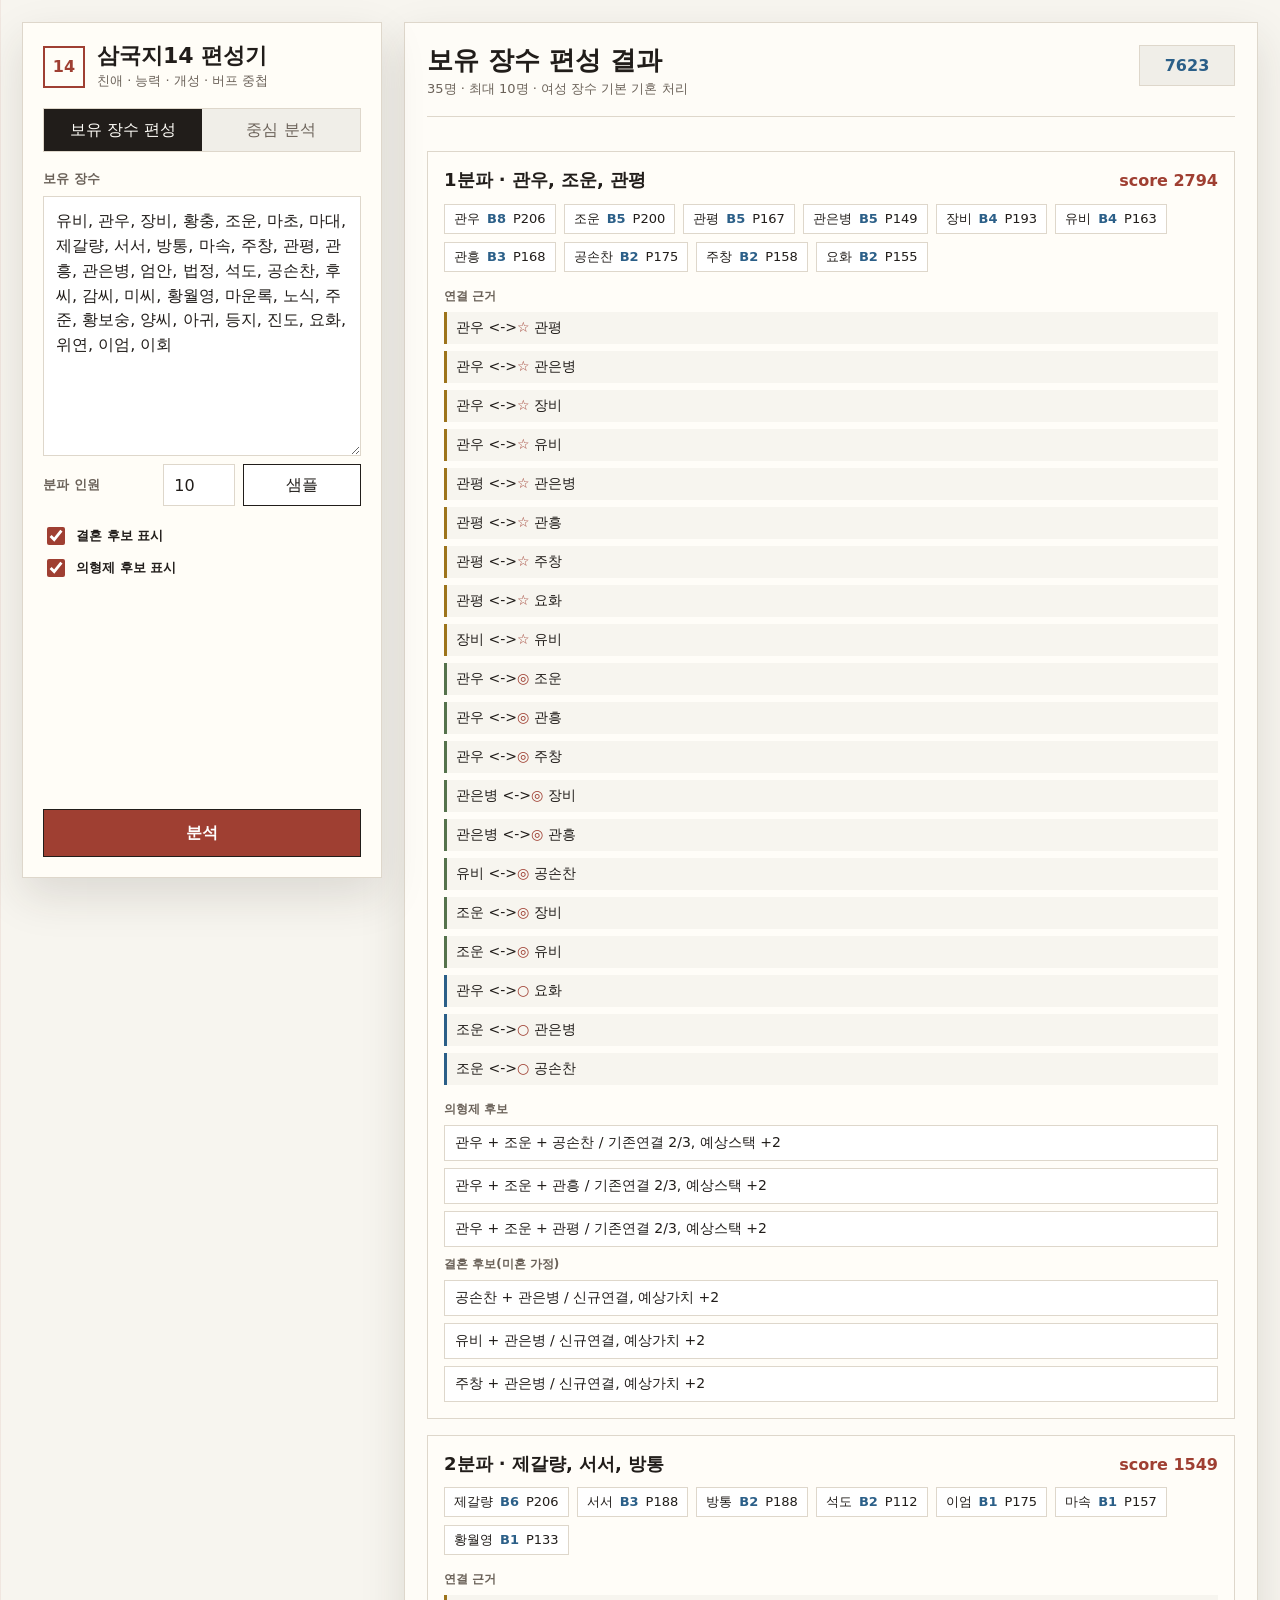
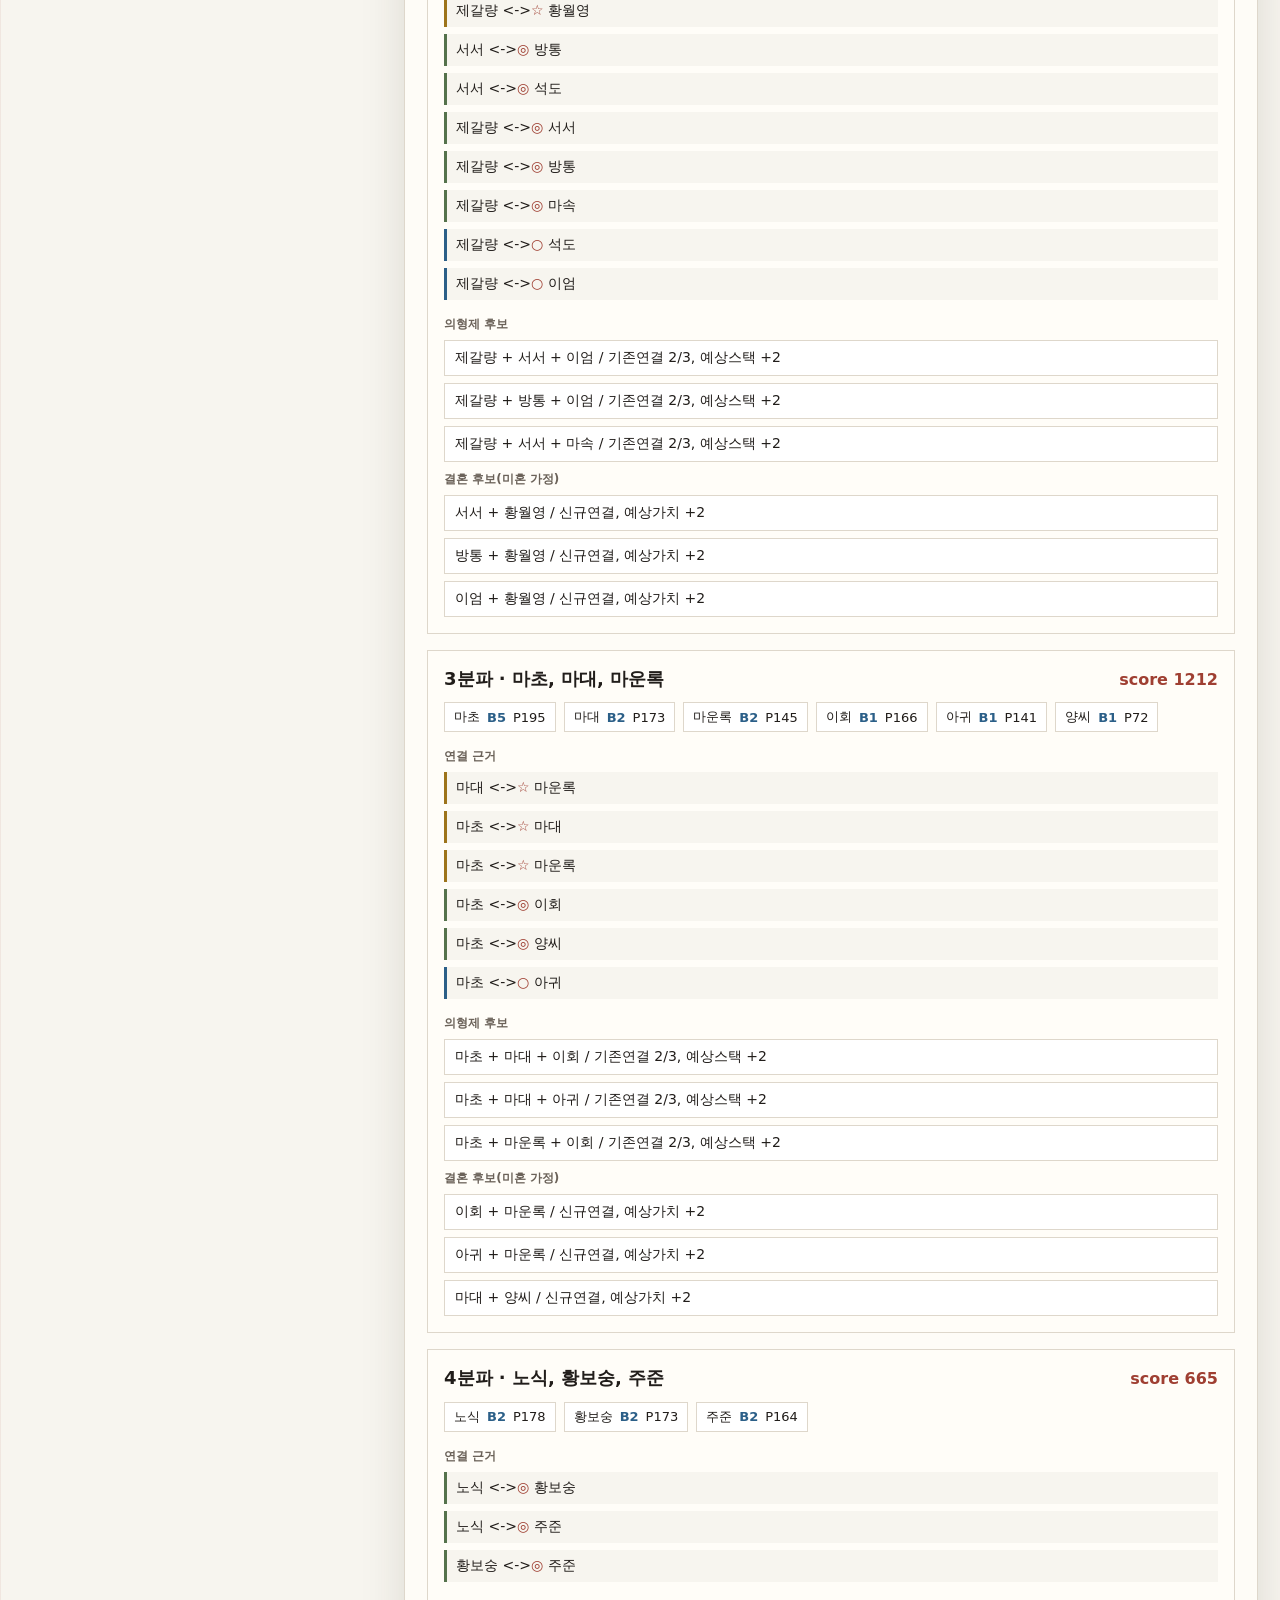
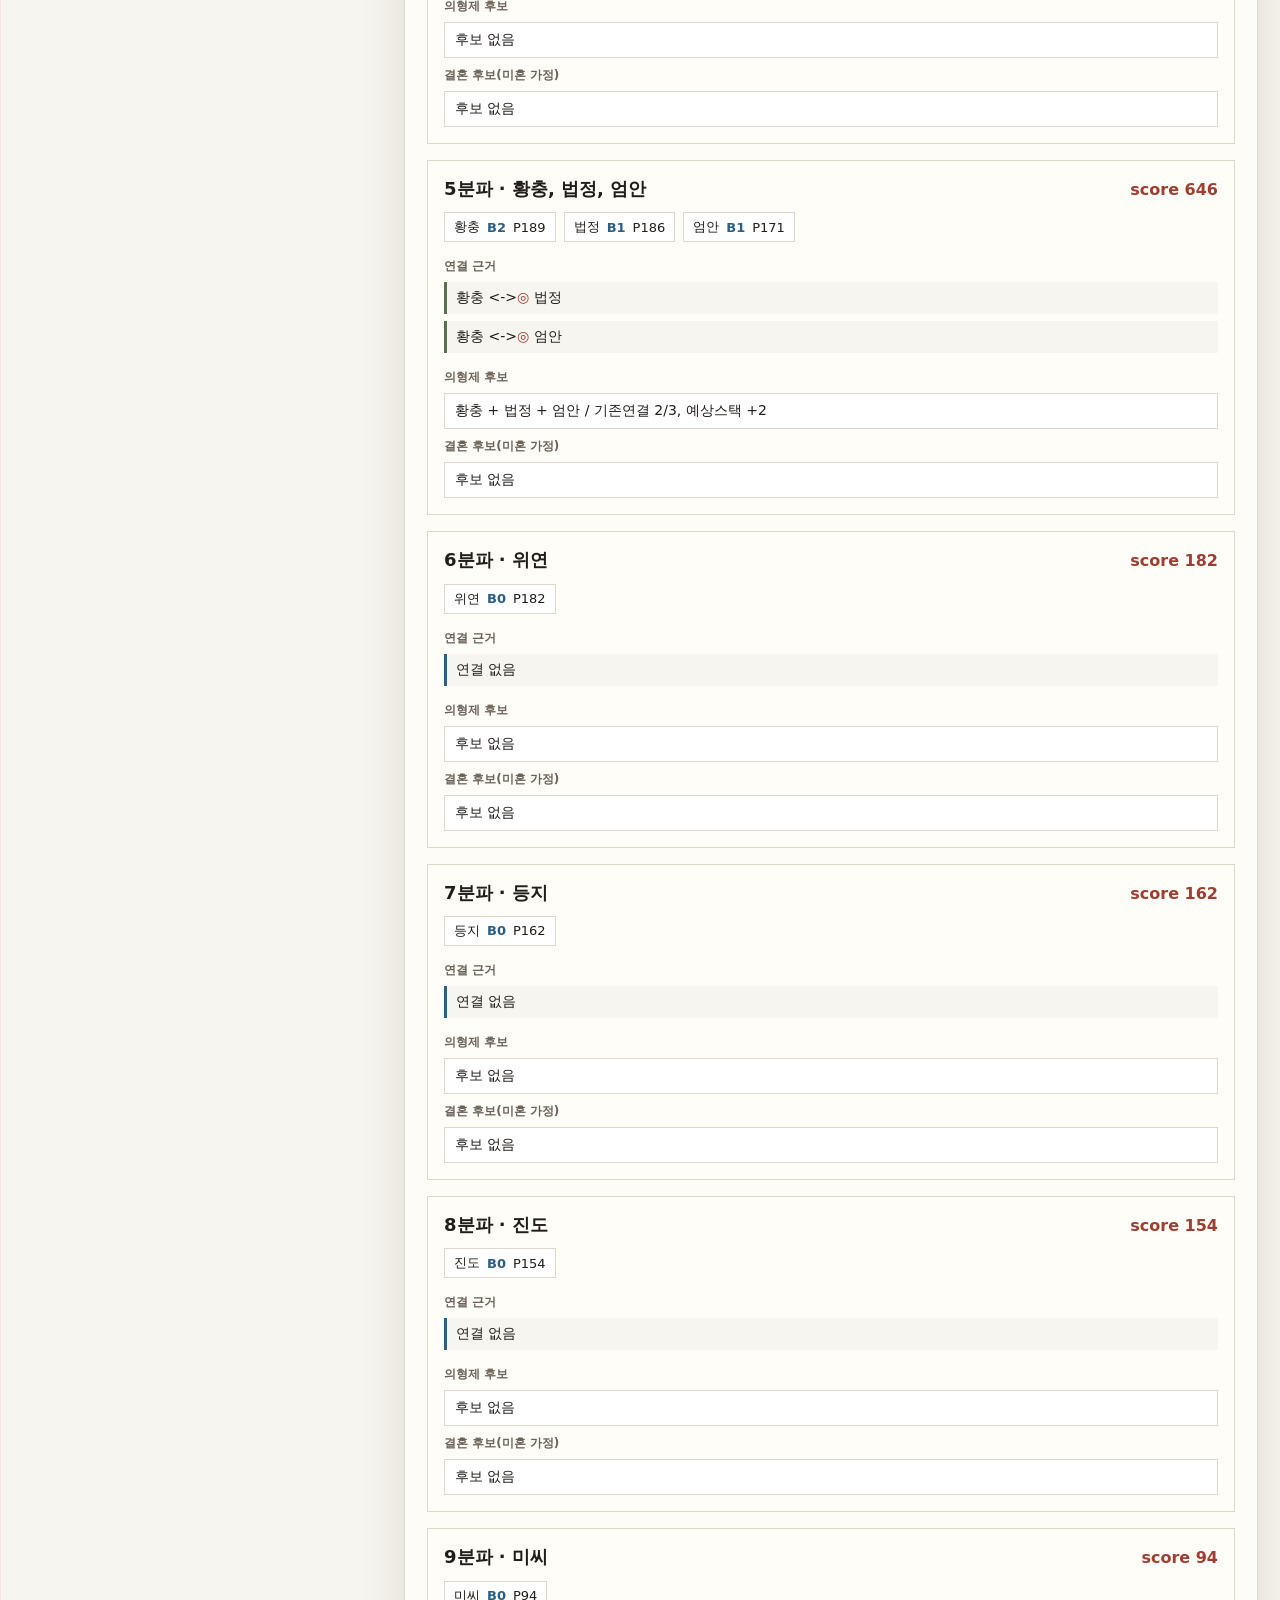
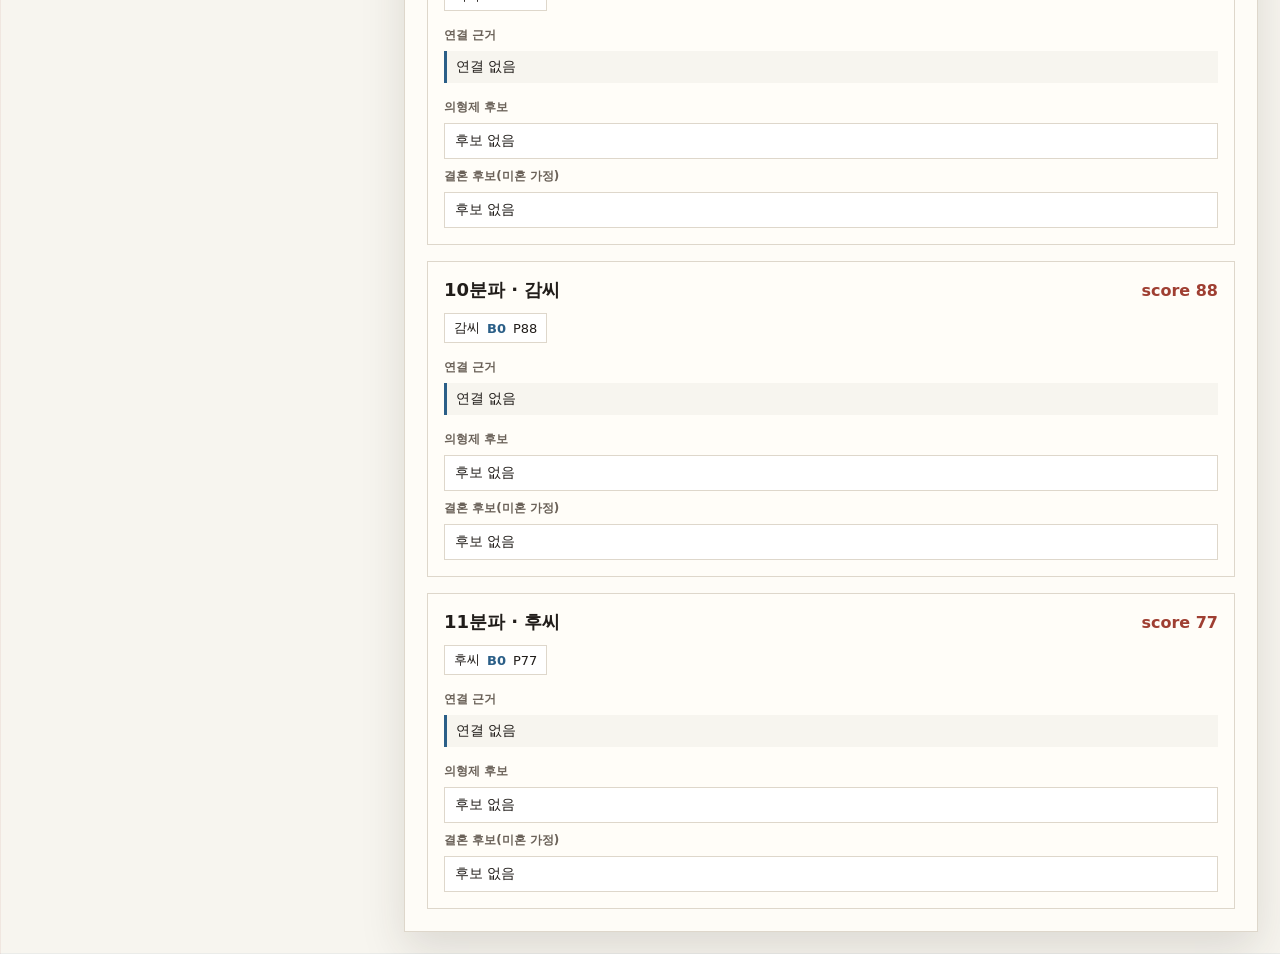
==== webapp/index.html @ 270f1396 "Add files via upload" ====
<!doctype html>
<html lang="ko">
  <head>
    <meta charset="utf-8" />
    <meta name="viewport" content="width=device-width, initial-scale=1" />
    <title>삼국지14 장수 편성기</title>
    <link rel="stylesheet" href="./styles.css" />
  </head>
  <body>
    <main class="app-shell">
      <aside class="control-pane">
        <div class="brand">
          <span class="brand-mark">14</span>
          <div>
            <h1>삼국지14 편성기</h1>
            <p>친애 · 능력 · 개성 · 버프 중첩</p>
          </div>
        </div>

        <div class="segmented" role="tablist" aria-label="분석 모드">
          <button class="segment active" type="button" data-mode="roster">보유 장수 편성</button>
          <button class="segment" type="button" data-mode="single">중심 분석</button>
        </div>

        <section class="form-section" data-panel="roster">
          <label for="rosterInput">보유 장수</label>
          <textarea id="rosterInput" spellcheck="false"></textarea>
          <div class="inline-controls">
            <label for="maxSize">분파 인원</label>
            <input id="maxSize" type="number" min="3" max="10" value="10" />
            <button id="sampleRoster" class="ghost-button" type="button">샘플</button>
          </div>
        </section>

        <section class="form-section hidden" data-panel="single">
          <label for="centerInput">중심 장수</label>
          <input id="centerInput" list="officerNames" value="관우" />
          <div class="inline-controls">
            <label for="hopDepth">탐색</label>
            <input id="hopDepth" type="number" min="1" max="4" value="4" />
            <span class="unit">hop</span>
          </div>
        </section>

        <datalist id="officerNames"></datalist>

        <div class="check-row">
          <label>
            <input id="showMarriage" type="checkbox" checked />
            결혼 후보 표시
          </label>
          <label>
            <input id="showOath" type="checkbox" checked />
            의형제 후보 표시
          </label>
        </div>

        <button id="runButton" class="run-button" type="button">분석</button>
      </aside>

      <section class="result-pane">
        <div class="result-header">
          <div>
            <h2 id="resultTitle">보유 장수 편성 결과</h2>
            <p id="resultMeta">여무장은 기본 기혼 상태로 계산됩니다.</p>
          </div>
          <div id="scoreBadge" class="score-badge">READY</div>
        </div>
        <div id="warnings" class="warnings"></div>
        <div id="results" class="results"></div>
      </section>
    </main>

    <template id="groupTemplate">
      <article class="group-card">
        <div class="group-top">
          <h3></h3>
          <span class="group-score"></span>
        </div>
        <div class="member-list"></div>
        <div class="relation-list"></div>
        <div class="recommendations"></div>
      </article>
    </template>

    <script src="./data.js"></script>
    <script src="./app.js"></script>
  </body>
</html>
---- webapp/styles.css ----
:root {
  color-scheme: light;
  --paper: #f7f5ef;
  --ink: #211d1a;
  --muted: #6b6259;
  --line: #ded7cb;
  --panel: #fffdf8;
  --panel-2: #f0eee8;
  --red: #9f3f32;
  --blue: #2b5f88;
  --green: #55724c;
  --gold: #9d741b;
  --shadow: 0 18px 42px rgba(43, 37, 29, 0.13);
}

* {
  box-sizing: border-box;
}

body {
  margin: 0;
  min-height: 100vh;
  background:
    linear-gradient(90deg, rgba(159, 63, 50, 0.08) 0 1px, transparent 1px 80px),
    linear-gradient(0deg, rgba(43, 95, 136, 0.06) 0 1px, transparent 1px 80px),
    var(--paper);
  color: var(--ink);
  font-family:
    "Segoe UI",
    "Malgun Gothic",
    system-ui,
    sans-serif;
  letter-spacing: 0;
}

button,
input,
textarea {
  font: inherit;
}

.app-shell {
  display: grid;
  grid-template-columns: minmax(300px, 360px) minmax(0, 1fr);
  gap: 22px;
  width: min(1480px, 100%);
  min-height: 100vh;
  margin: 0 auto;
  padding: 22px;
}

.control-pane,
.result-pane {
  border: 1px solid var(--line);
  background: rgba(255, 253, 248, 0.94);
  box-shadow: var(--shadow);
}

.control-pane {
  position: sticky;
  top: 22px;
  height: calc(100vh - 44px);
  display: flex;
  flex-direction: column;
  gap: 18px;
  padding: 20px;
  overflow: auto;
}

.result-pane {
  min-width: 0;
  padding: 22px;
}

.brand {
  display: flex;
  align-items: center;
  gap: 12px;
}

.brand-mark {
  display: grid;
  place-items: center;
  width: 42px;
  height: 42px;
  border: 2px solid var(--red);
  color: var(--red);
  font-weight: 800;
}

h1,
h2,
h3,
p {
  margin: 0;
}

h1 {
  font-size: 22px;
  line-height: 1.15;
}

.brand p,
.result-header p {
  margin-top: 4px;
  color: var(--muted);
  font-size: 13px;
}

.segmented {
  display: grid;
  grid-template-columns: 1fr 1fr;
  border: 1px solid var(--line);
  background: var(--panel-2);
}

.segment {
  min-height: 42px;
  border: 0;
  background: transparent;
  color: var(--muted);
  cursor: pointer;
}

.segment.active {
  background: var(--ink);
  color: #fffdf8;
}

.form-section {
  display: grid;
  gap: 8px;
}

.hidden {
  display: none;
}

label {
  color: var(--muted);
  font-size: 13px;
  font-weight: 700;
}

textarea,
input {
  width: 100%;
  border: 1px solid var(--line);
  border-radius: 0;
  background: #fff;
  color: var(--ink);
  outline: none;
}

textarea {
  min-height: 260px;
  padding: 12px;
  line-height: 1.55;
  resize: vertical;
}

input {
  height: 42px;
  padding: 0 10px;
}

textarea:focus,
input:focus {
  border-color: var(--blue);
  box-shadow: 0 0 0 3px rgba(43, 95, 136, 0.14);
}

.inline-controls {
  display: grid;
  grid-template-columns: auto 72px auto;
  align-items: center;
  gap: 8px;
}

.unit {
  color: var(--muted);
}

.ghost-button,
.run-button {
  border: 1px solid var(--ink);
  cursor: pointer;
}

.ghost-button {
  height: 42px;
  padding: 0 14px;
  background: #fff;
  color: var(--ink);
}

.run-button {
  min-height: 48px;
  margin-top: auto;
  background: var(--red);
  color: #fff;
  font-weight: 800;
}

.check-row {
  display: grid;
  gap: 8px;
}

.check-row label {
  display: flex;
  align-items: center;
  gap: 8px;
  color: var(--ink);
  font-weight: 600;
}

.check-row input {
  width: 18px;
  height: 18px;
  accent-color: var(--red);
}

.result-header {
  display: flex;
  align-items: flex-start;
  justify-content: space-between;
  gap: 16px;
  padding-bottom: 18px;
  border-bottom: 1px solid var(--line);
}

h2 {
  font-size: 26px;
  line-height: 1.2;
}

.score-badge {
  min-width: 96px;
  padding: 10px 12px;
  border: 1px solid var(--line);
  background: var(--panel-2);
  color: var(--blue);
  text-align: center;
  font-weight: 800;
}

.warnings {
  display: grid;
  gap: 8px;
  margin-top: 16px;
}

.warning {
  border-left: 4px solid var(--gold);
  background: #fff8df;
  padding: 10px 12px;
  color: #5f4712;
}

.results {
  display: grid;
  gap: 16px;
  margin-top: 18px;
}

.group-card {
  border: 1px solid var(--line);
  background: var(--panel);
  padding: 16px;
}

.group-top {
  display: flex;
  justify-content: space-between;
  gap: 14px;
  align-items: baseline;
}

h3 {
  font-size: 18px;
  line-height: 1.3;
}

.group-score {
  color: var(--red);
  font-weight: 800;
  white-space: nowrap;
}

.member-list {
  display: flex;
  flex-wrap: wrap;
  gap: 8px;
  margin-top: 12px;
}

.member-chip {
  display: inline-flex;
  align-items: center;
  gap: 7px;
  min-height: 30px;
  padding: 5px 9px;
  border: 1px solid var(--line);
  background: #fff;
  color: var(--ink);
  font-size: 13px;
}

.member-chip strong {
  color: var(--blue);
}

.relation-list,
.recommendations {
  display: grid;
  gap: 7px;
  margin-top: 14px;
  color: var(--ink);
  font-size: 14px;
}

.section-label {
  margin-top: 2px;
  color: var(--muted);
  font-size: 12px;
  font-weight: 800;
  text-transform: uppercase;
}

.relation-line {
  padding: 7px 9px;
  background: #f7f5ef;
  border-left: 3px solid var(--blue);
}

.relation-line.star {
  border-left-color: var(--gold);
}

.relation-line.double {
  border-left-color: var(--green);
}

.relation-symbol {
  font-weight: 900;
  color: var(--red);
}

.rec-line {
  padding: 8px 10px;
  border: 1px solid var(--line);
  background: #fff;
}

.empty-state {
  border: 1px dashed var(--line);
  padding: 22px;
  color: var(--muted);
  background: rgba(255, 253, 248, 0.8);
}

@media (max-width: 900px) {
  .app-shell {
    grid-template-columns: 1fr;
    padding: 12px;
  }

  .control-pane {
    position: static;
    height: auto;
  }

  .result-header {
    display: grid;
  }
}
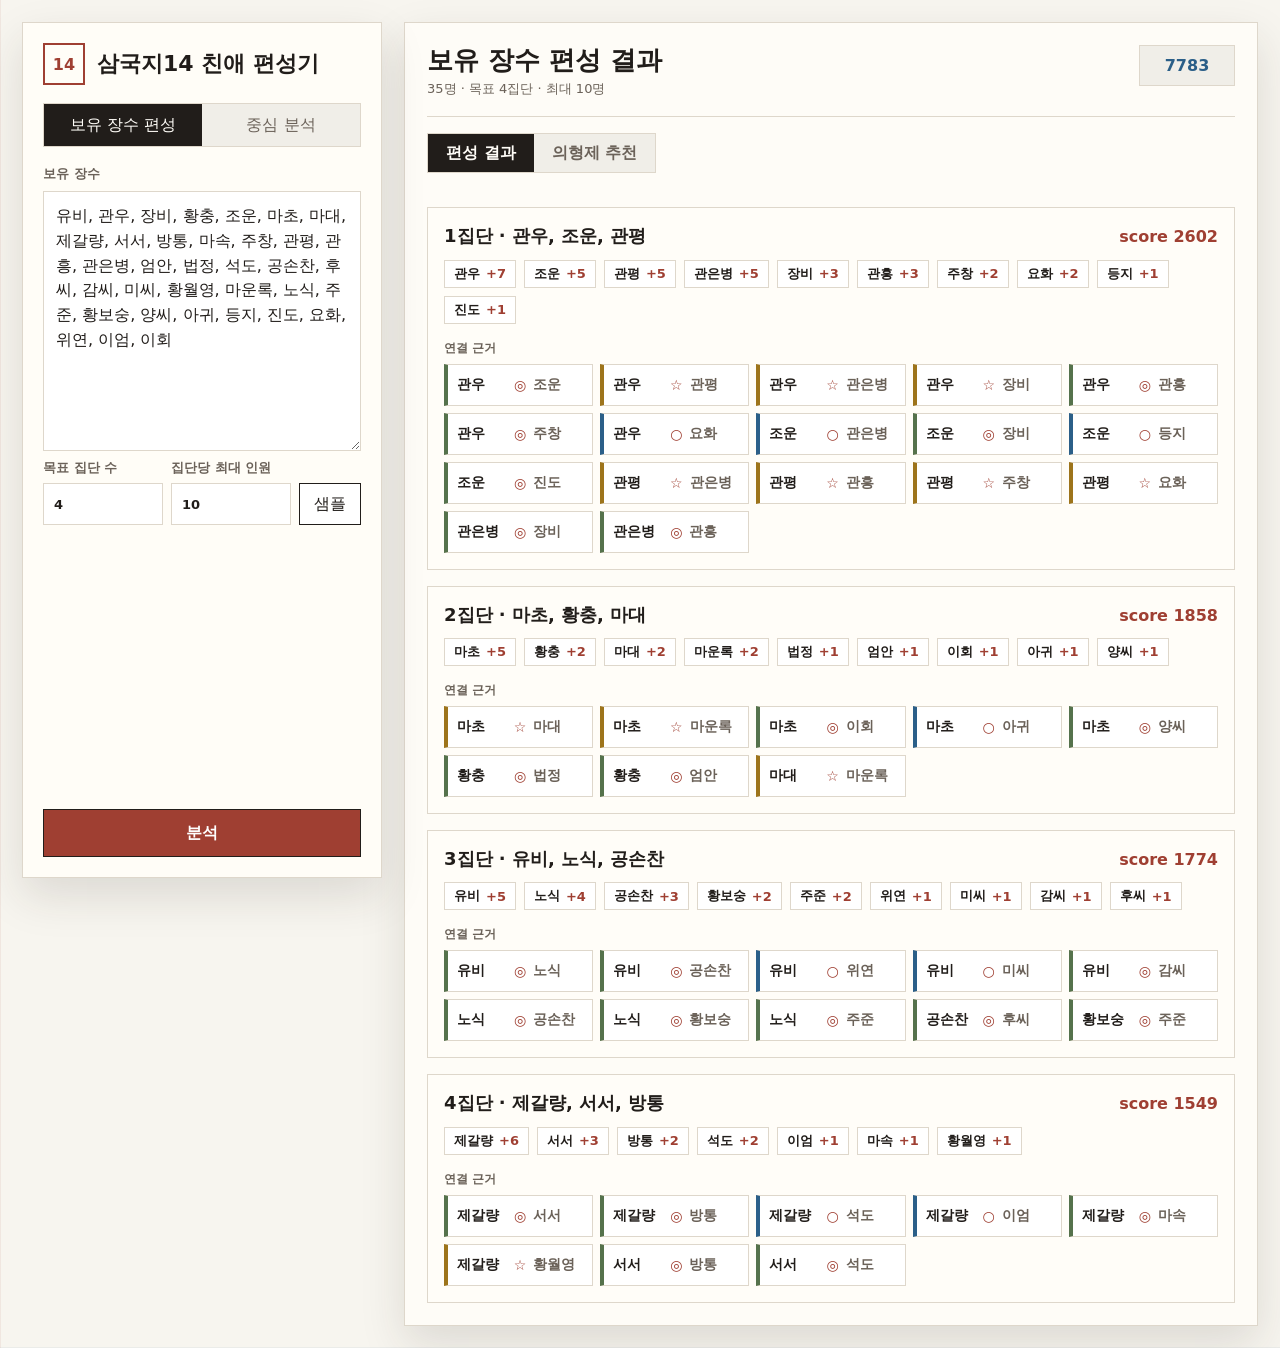
==== commit 746cf8c0: "Update affinity group planner" ====
--- a/webapp/index.html
+++ b/webapp/index.html
@@ -3,7 +3,7 @@
   <head>
     <meta charset="utf-8" />
     <meta name="viewport" content="width=device-width, initial-scale=1" />
-    <title>삼국지14 장수 편성기</title>
+    <title>삼국지14 친애 편성기</title>
     <link rel="stylesheet" href="./styles.css" />
   </head>
   <body>
@@ -12,8 +12,7 @@
         <div class="brand">
           <span class="brand-mark">14</span>
           <div>
-            <h1>삼국지14 편성기</h1>
-            <p>친애 · 능력 · 개성 · 버프 중첩</p>
+            <h1>삼국지14 친애 편성기</h1>
           </div>
         </div>
 
@@ -25,11 +24,18 @@
         <section class="form-section" data-panel="roster">
           <label for="rosterInput">보유 장수</label>
           <textarea id="rosterInput" spellcheck="false"></textarea>
-          <div class="inline-controls">
-            <label for="maxSize">분파 인원</label>
-            <input id="maxSize" type="number" min="3" max="10" value="10" />
+          <div class="roster-limits">
+            <label class="limit-field" for="groupCount">
+              <span>목표 집단 수</span>
+              <input id="groupCount" type="number" min="1" value="4" />
+            </label>
+            <label class="limit-field" for="maxSize">
+              <span>집단당 최대 인원</span>
+              <input id="maxSize" type="number" min="3" max="20" value="10" />
+            </label>
             <button id="sampleRoster" class="ghost-button" type="button">샘플</button>
           </div>
+          <div id="duplicateSelectors" class="duplicate-selectors hidden"></div>
         </section>
 
         <section class="form-section hidden" data-panel="single">
@@ -38,22 +44,11 @@
           <div class="inline-controls">
             <label for="hopDepth">탐색</label>
             <input id="hopDepth" type="number" min="1" max="4" value="4" />
-            <span class="unit">hop</span>
+            <span class="unit">단계</span>
           </div>
         </section>
 
         <datalist id="officerNames"></datalist>
-
-        <div class="check-row">
-          <label>
-            <input id="showMarriage" type="checkbox" checked />
-            결혼 후보 표시
-          </label>
-          <label>
-            <input id="showOath" type="checkbox" checked />
-            의형제 후보 표시
-          </label>
-        </div>
 
         <button id="runButton" class="run-button" type="button">분석</button>
       </aside>
@@ -62,12 +57,17 @@
         <div class="result-header">
           <div>
             <h2 id="resultTitle">보유 장수 편성 결과</h2>
-            <p id="resultMeta">여무장은 기본 기혼 상태로 계산됩니다.</p>
+            <p id="resultMeta">보유 장수를 입력하고 분석하세요.</p>
           </div>
           <div id="scoreBadge" class="score-badge">READY</div>
         </div>
+        <div id="resultTabs" class="result-tabs" role="tablist" aria-label="결과 보기">
+          <button class="result-tab active" type="button" data-result-tab="formation">편성 결과</button>
+          <button class="result-tab" type="button" data-result-tab="oath">의형제 추천</button>
+        </div>
         <div id="warnings" class="warnings"></div>
         <div id="results" class="results"></div>
+        <div id="oathResults" class="results hidden"></div>
       </section>
     </main>
 
@@ -79,7 +79,6 @@
         </div>
         <div class="member-list"></div>
         <div class="relation-list"></div>
-        <div class="recommendations"></div>
       </article>
     </template>
 
--- a/webapp/styles.css
+++ b/webapp/styles.css
@@ -35,6 +35,7 @@
 
 button,
 input,
+select,
 textarea {
   font: inherit;
 }
@@ -133,7 +134,7 @@
 }
 
 .hidden {
-  display: none;
+  display: none !important;
 }
 
 label {
@@ -143,7 +144,8 @@
 }
 
 textarea,
-input {
+input,
+select {
   width: 100%;
   border: 1px solid var(--line);
   border-radius: 0;
@@ -159,13 +161,15 @@
   resize: vertical;
 }
 
-input {
+input,
+select {
   height: 42px;
   padding: 0 10px;
 }
 
 textarea:focus,
-input:focus {
+input:focus,
+select:focus {
   border-color: var(--blue);
   box-shadow: 0 0 0 3px rgba(43, 95, 136, 0.14);
 }
@@ -175,6 +179,67 @@
   grid-template-columns: auto 72px auto;
   align-items: center;
   gap: 8px;
+}
+
+.roster-limits {
+  display: grid;
+  grid-template-columns: minmax(0, 1fr) minmax(0, 1fr) auto;
+  align-items: end;
+  gap: 8px;
+}
+
+.limit-field {
+  display: grid;
+  gap: 6px;
+}
+
+.limit-field span {
+  color: var(--muted);
+  font-size: 13px;
+  font-weight: 700;
+}
+
+.duplicate-selectors {
+  display: grid;
+  max-height: 260px;
+  overflow-y: auto;
+  padding: 0;
+  border: 1px solid var(--line);
+  background: var(--panel-2);
+}
+
+.duplicate-selector-title {
+  position: sticky;
+  top: 0;
+  z-index: 1;
+  padding: 12px;
+  border-bottom: 1px solid var(--line);
+  background: var(--panel-2);
+  color: var(--ink);
+  font-size: 13px;
+  font-weight: 800;
+}
+
+.duplicate-selector-list {
+  display: grid;
+  gap: 10px;
+  padding: 10px 12px 12px;
+}
+
+.duplicate-selector-row {
+  display: grid;
+  gap: 5px;
+}
+
+.duplicate-selector-row select {
+  font-family: Consolas, "Cascadia Mono", "Courier New", monospace;
+  font-size: 12px;
+}
+
+.duplicate-selector-name {
+  color: var(--muted);
+  font-size: 12px;
+  font-weight: 800;
 }
 
 .unit {
@@ -200,25 +265,6 @@
   background: var(--red);
   color: #fff;
   font-weight: 800;
-}
-
-.check-row {
-  display: grid;
-  gap: 8px;
-}
-
-.check-row label {
-  display: flex;
-  align-items: center;
-  gap: 8px;
-  color: var(--ink);
-  font-weight: 600;
-}
-
-.check-row input {
-  width: 18px;
-  height: 18px;
-  accent-color: var(--red);
 }
 
 .result-header {
@@ -245,6 +291,29 @@
   font-weight: 800;
 }
 
+.result-tabs {
+  display: inline-grid;
+  grid-template-columns: auto auto;
+  margin-top: 16px;
+  border: 1px solid var(--line);
+  background: var(--panel-2);
+}
+
+.result-tab {
+  min-height: 38px;
+  border: 0;
+  padding: 0 18px;
+  background: transparent;
+  color: var(--muted);
+  cursor: pointer;
+  font-weight: 700;
+}
+
+.result-tab.active {
+  background: var(--ink);
+  color: #fffdf8;
+}
+
 .warnings {
   display: grid;
   gap: 8px;
@@ -298,17 +367,18 @@
 .member-chip {
   display: inline-flex;
   align-items: center;
-  gap: 7px;
-  min-height: 30px;
-  padding: 5px 9px;
+  gap: 6px;
+  min-height: 28px;
+  padding: 4px 9px;
   border: 1px solid var(--line);
   background: #fff;
   color: var(--ink);
   font-size: 13px;
+  font-weight: 700;
 }
 
 .member-chip strong {
-  color: var(--blue);
+  color: var(--red);
 }
 
 .relation-list,
@@ -334,6 +404,74 @@
   border-left: 3px solid var(--blue);
 }
 
+.path-relation-list {
+  max-height: 460px;
+  overflow-y: auto;
+  overscroll-behavior: contain;
+  padding: 10px;
+  border: 1px solid var(--line);
+  background: #fff;
+  align-content: start;
+}
+
+.path-relation-list .section-label {
+  margin-top: 0;
+}
+
+.relation-grid {
+  grid-template-columns: repeat(auto-fit, minmax(138px, 1fr));
+  align-items: stretch;
+}
+
+.relation-grid.affinity-list {
+  grid-template-columns: repeat(auto-fit, minmax(190px, 1fr));
+}
+
+.relation-grid .section-label {
+  grid-column: 1 / -1;
+}
+
+.relation-card {
+  display: grid;
+  grid-template-columns: minmax(0, 1fr) auto minmax(0, 1fr);
+  align-items: center;
+  gap: 7px;
+  min-height: 42px;
+  padding: 8px 9px;
+  border: 1px solid var(--line);
+  border-left: 4px solid var(--blue);
+  background: #fff;
+}
+
+.affinity-card {
+  grid-template-columns: minmax(0, 1fr) auto auto minmax(0, 1fr);
+}
+
+.affinity-arrow {
+  color: var(--muted);
+  font-weight: 900;
+}
+
+.relation-name {
+  min-width: 0;
+  overflow: hidden;
+  color: var(--ink);
+  font-weight: 800;
+  text-overflow: ellipsis;
+  white-space: nowrap;
+}
+
+.relation-target {
+  color: var(--muted);
+  font-weight: 700;
+}
+
+.relation-more {
+  grid-template-columns: 1fr;
+  color: var(--muted);
+  font-weight: 700;
+}
+
 .relation-line.star {
   border-left-color: var(--gold);
 }
@@ -351,6 +489,46 @@
   padding: 8px 10px;
   border: 1px solid var(--line);
   background: #fff;
+}
+
+.change-badges {
+  display: flex;
+  flex-wrap: wrap;
+  gap: 8px;
+}
+
+.change-badge {
+  display: inline-flex;
+  align-items: center;
+  min-height: 28px;
+  padding: 4px 9px;
+  border: 1px solid var(--line);
+  background: #fff;
+  color: var(--ink);
+  font-size: 13px;
+  font-weight: 800;
+}
+
+.formation-preview-list {
+  display: grid;
+  gap: 10px;
+  margin-top: 14px;
+}
+
+.formation-preview-card {
+  border: 1px solid var(--line);
+  background: #fffdf8;
+  padding: 12px;
+}
+
+.formation-preview-card h3 {
+  font-size: 16px;
+}
+
+.oath-summary {
+  display: grid;
+  gap: 8px;
+  margin-top: 12px;
 }
 
 .empty-state {
